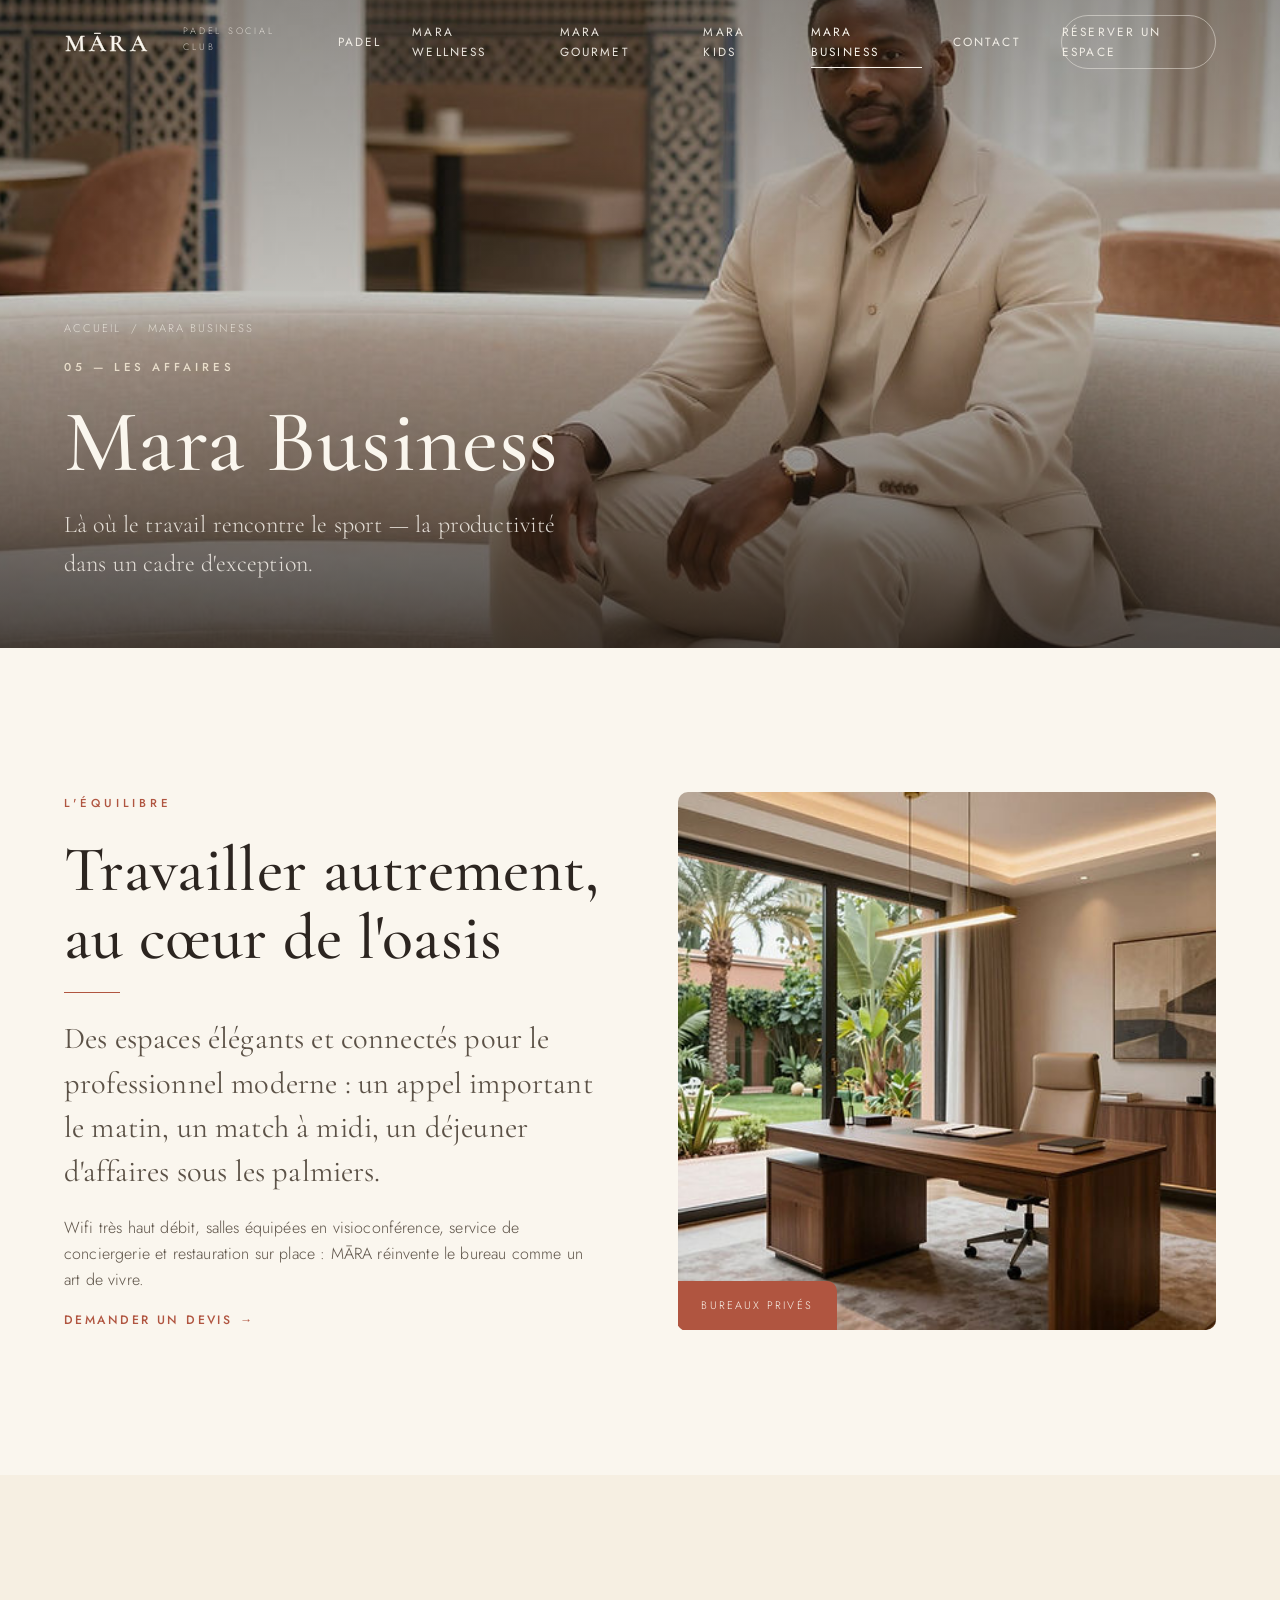
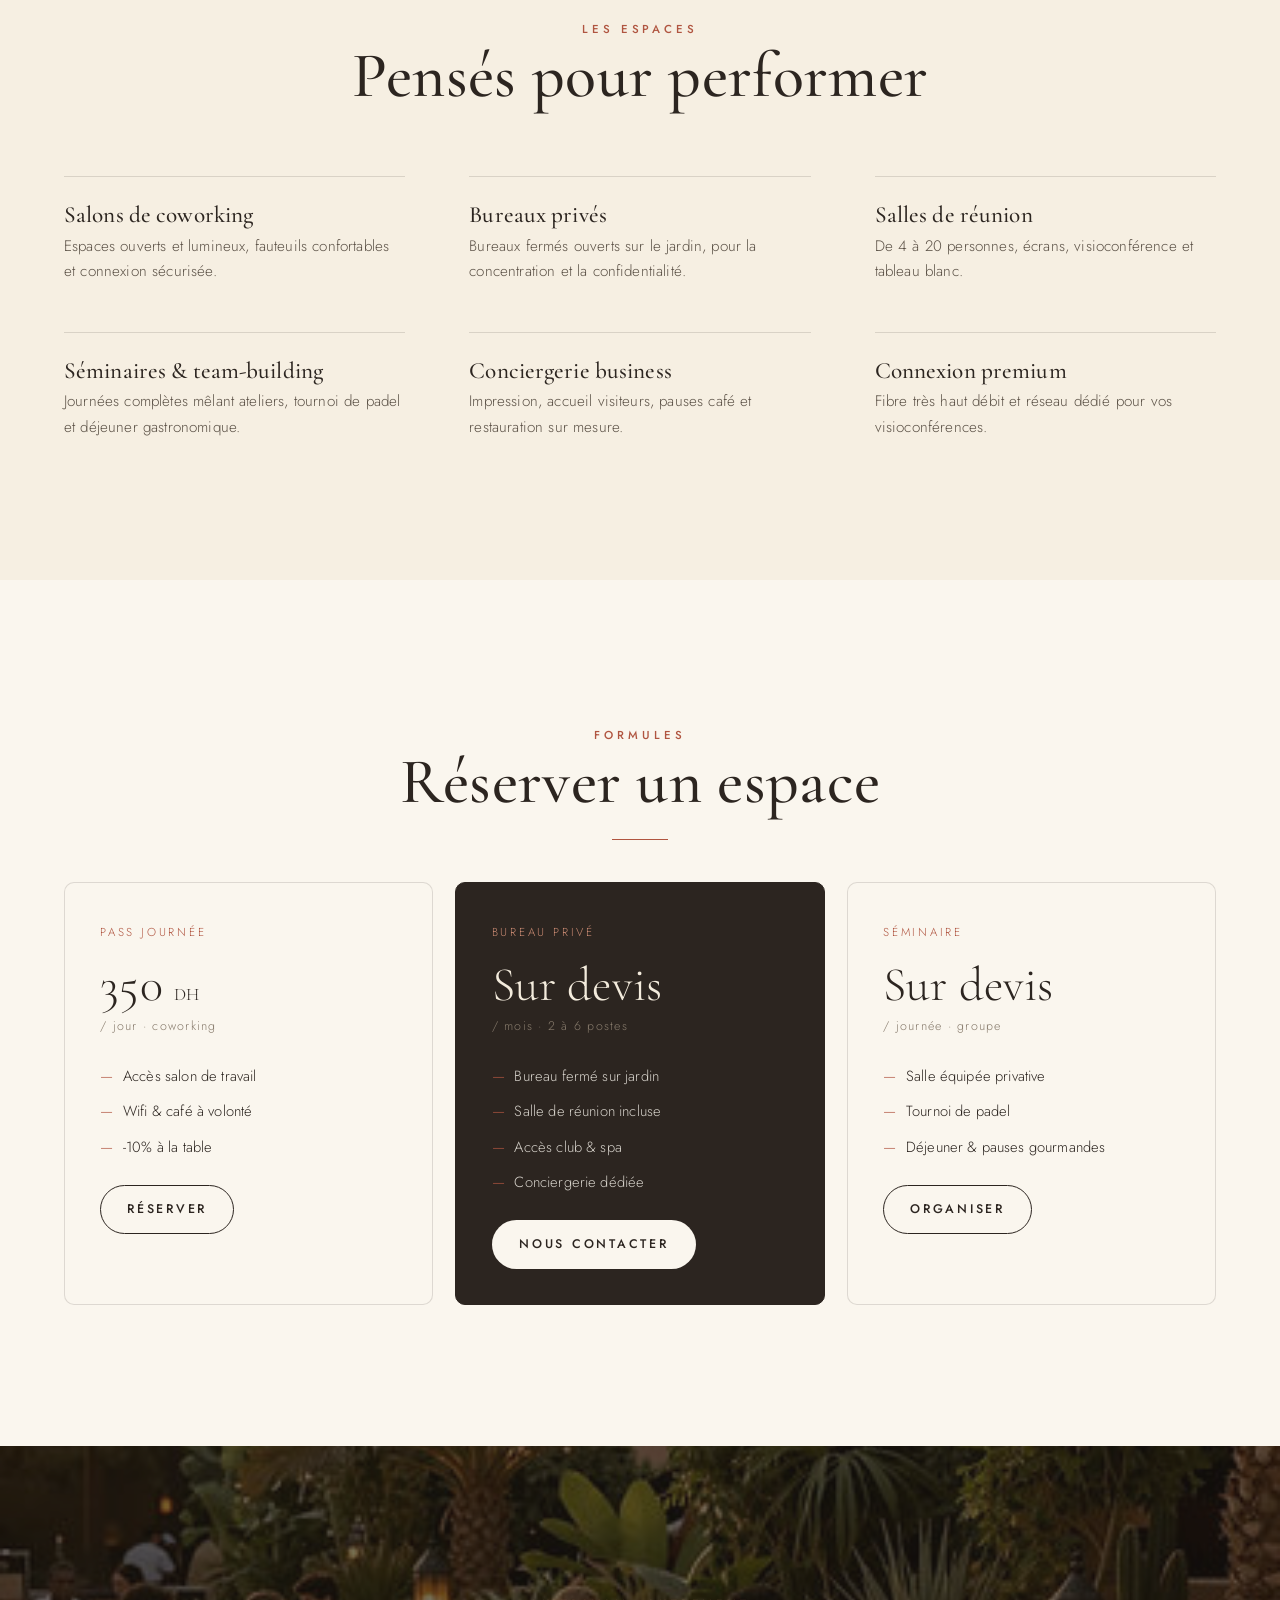
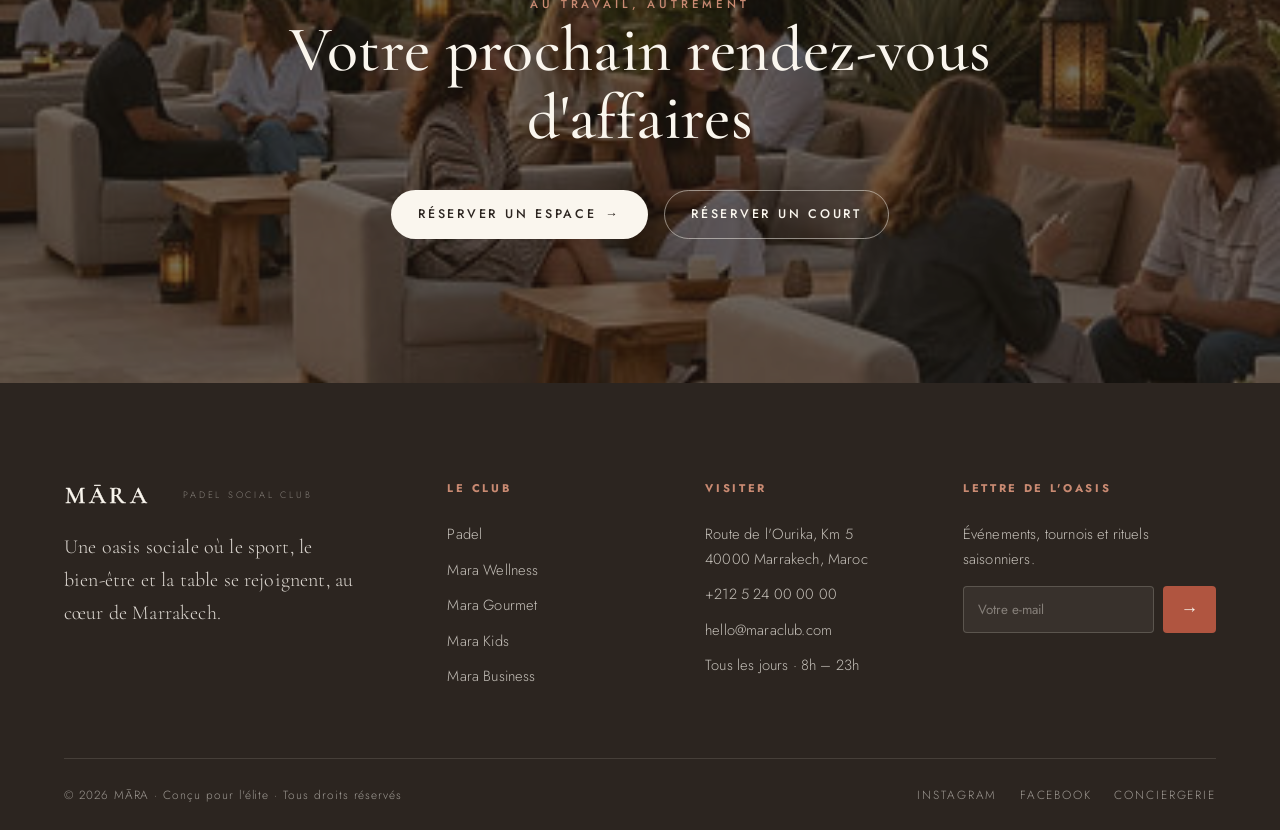
==== site/business.html @ 694688c3 "Initial commit — MARA Padel Social Club website Site vitrine statique (HTML/CSS/JS) pour le club de " ====
<!DOCTYPE html>
<html lang="fr">
<head>
  <meta charset="UTF-8" />
  <meta name="viewport" content="width=device-width, initial-scale=1.0" />
  <title>Mara Business — Espaces de travail & événements · Marrakech</title>
  <meta name="description" content="Mara Business : salons, bureaux privés et salles de réunion élégants, alliant travail et sport dans une oasis à Marrakech." />
  <link rel="icon" href="assets/images/logo.png" />
  <link rel="preconnect" href="https://fonts.googleapis.com" />
  <link rel="preconnect" href="https://fonts.gstatic.com" crossorigin />
  <script>document.documentElement.classList.add('js');</script>
  <link rel="stylesheet" href="assets/css/style.css" />
</head>
<body>

  <header class="site-header interior">
    <div class="container">
      <a class="brand" href="index.html" aria-label="MĀRA — accueil"><svg class="brand-logo animate" viewBox="0 0 180 50" role="img" aria-label="M&#256;RA"><text x="2" y="40">M&#256;RA</text></svg><span class="brand-sub">Padel Social Club</span></a>
      <nav class="nav" aria-label="Navigation principale">
        <a href="padel.html">Padel</a>
        <a href="wellness.html">Mara Wellness</a>
        <a href="gourmet.html">Mara Gourmet</a>
        <a href="kids.html">Mara Kids</a>
        <a href="business.html" aria-current="page">Mara Business</a>
        <a href="contact.html">Contact</a>
        <a href="contact.html" class="btn btn--light nav-cta">Réserver un espace</a>
      </nav>
      <button class="nav-toggle" aria-label="Ouvrir le menu" aria-expanded="false"><span></span><span></span><span></span></button>
    </div>
  </header>

  <section class="pagehero">
    <div class="pagehero__media"><img src="assets/images/business-lounge.jpg" alt="Salon affaires Mara Business" /></div>
    <div class="pagehero__inner">
      <div class="container">
        <nav class="crumbs"><a href="index.html">Accueil</a> <span>/</span> <span>Mara Business</span></nav>
        <span class="eyebrow">05 — Les affaires</span>
        <h1>Mara Business</h1>
        <p>Là où le travail rencontre le sport — la productivité dans un cadre d'exception.</p>
      </div>
    </div>
  </section>

  <section class="section">
    <div class="container">
      <div class="split">
        <div class="stack">
          <span class="eyebrow reveal">L'équilibre</span>
          <h2 class="section-title reveal" data-delay="1">Travailler autrement,<br>au cœur de l'oasis</h2>
          <hr class="rule reveal" data-delay="1" />
          <p class="lead reveal" data-delay="2">Des espaces élégants et connectés pour le professionnel moderne : un appel important le matin, un match à midi, un déjeuner d'affaires sous les palmiers.</p>
          <p class="reveal" data-delay="2">Wifi très haut débit, salles équipées en visioconférence, service de conciergerie et restauration sur place : MĀRA réinvente le bureau comme un art de vivre.</p>
          <a href="contact.html" class="tlink reveal" data-delay="3" style="margin-top:1rem">Demander un devis <span class="arrow">→</span></a>
        </div>
        <div class="split__media img-mask reveal" data-delay="2">
          <img src="assets/images/business-office.jpg" alt="Bureau privé ouvert sur le jardin" />
          <span class="frame-tag">Bureaux privés</span>
        </div>
      </div>
    </div>
  </section>

  <!-- OFFERS -->
  <section class="section bg-paper-warm">
    <div class="container">
      <div class="center" style="margin-bottom:2.6rem">
        <span class="eyebrow reveal">Les espaces</span>
        <h2 class="section-title reveal mx-auto" data-delay="1">Pensés pour performer</h2>
        <hr class="rule reveal" data-delay="1" />
      </div>
      <div class="amenities">
        <div class="amenity reveal"><h4>Salons de coworking</h4><p>Espaces ouverts et lumineux, fauteuils confortables et connexion sécurisée.</p></div>
        <div class="amenity reveal" data-delay="1"><h4>Bureaux privés</h4><p>Bureaux fermés ouverts sur le jardin, pour la concentration et la confidentialité.</p></div>
        <div class="amenity reveal" data-delay="2"><h4>Salles de réunion</h4><p>De 4 à 20 personnes, écrans, visioconférence et tableau blanc.</p></div>
        <div class="amenity reveal"><h4>Séminaires & team-building</h4><p>Journées complètes mêlant ateliers, tournoi de padel et déjeuner gastronomique.</p></div>
        <div class="amenity reveal" data-delay="1"><h4>Conciergerie business</h4><p>Impression, accueil visiteurs, pauses café et restauration sur mesure.</p></div>
        <div class="amenity reveal" data-delay="2"><h4>Connexion premium</h4><p>Fibre très haut débit et réseau dédié pour vos visioconférences.</p></div>
      </div>
    </div>
  </section>

  <!-- PRICING -->
  <section class="section">
    <div class="container">
      <div class="center" style="margin-bottom:2.6rem">
        <span class="eyebrow reveal">Formules</span>
        <h2 class="section-title reveal mx-auto" data-delay="1">Réserver un espace</h2>
        <hr class="rule reveal" data-delay="1" />
      </div>
      <div class="cards">
        <div class="price-card reveal">
          <span class="tier">Pass journée</span>
          <div class="amt">350 <span style="font-size:1.1rem">DH</span></div>
          <span class="per">/ jour · coworking</span>
          <ul class="pc-feat"><li>Accès salon de travail</li><li>Wifi & café à volonté</li><li>-10% à la table</li></ul>
          <a href="contact.html" class="btn btn--ghost">Réserver</a>
        </div>
        <div class="price-card featured reveal" data-delay="1">
          <span class="tier">Bureau privé</span>
          <div class="amt">Sur devis</div>
          <span class="per">/ mois · 2 à 6 postes</span>
          <ul class="pc-feat"><li>Bureau fermé sur jardin</li><li>Salle de réunion incluse</li><li>Accès club & spa</li><li>Conciergerie dédiée</li></ul>
          <a href="contact.html" class="btn btn--solid-light">Nous contacter</a>
        </div>
        <div class="price-card reveal" data-delay="2">
          <span class="tier">Séminaire</span>
          <div class="amt">Sur devis</div>
          <span class="per">/ journée · groupe</span>
          <ul class="pc-feat"><li>Salle équipée privative</li><li>Tournoi de padel</li><li>Déjeuner & pauses gourmandes</li></ul>
          <a href="contact.html" class="btn btn--ghost">Organiser</a>
        </div>
      </div>
    </div>
  </section>

  <!-- CTA -->
  <section class="cta-band">
    <div class="cta-band__media"><img src="assets/images/social-lounge-sunset.jpg" alt="Salon social MĀRA" /></div>
    <div class="cta-band__inner container">
      <span class="eyebrow on-dark reveal">Au travail, autrement</span>
      <h2 class="section-title reveal mx-auto maxw-md" data-delay="1">Votre prochain rendez-vous d'affaires</h2>
      <div class="hero__actions reveal" data-delay="2" style="justify-content:center">
        <a href="contact.html" class="btn btn--solid-light">Réserver un espace <span class="arrow">→</span></a>
        <a href="padel.html" class="btn btn--light">Réserver un court</a>
      </div>
    </div>
  </section>

  <footer class="site-footer">
    <div class="container">
      <div class="footer-grid">
        <div><a class="brand" href="index.html"><svg class="brand-logo animate" viewBox="0 0 180 50" role="img" aria-label="M&#256;RA"><text x="2" y="40">M&#256;RA</text></svg><span class="brand-sub">Padel Social Club</span></a><p class="footer-tag">Une oasis sociale où le sport, le bien-être et la table se rejoignent, au cœur de Marrakech.</p></div>
        <div class="footer-col"><h5>Le club</h5><a href="padel.html">Padel</a><a href="wellness.html">Mara Wellness</a><a href="gourmet.html">Mara Gourmet</a><a href="kids.html">Mara Kids</a><a href="business.html">Mara Business</a></div>
        <div class="footer-col"><h5>Visiter</h5><p>Route de l'Ourika, Km 5<br>40000 Marrakech, Maroc</p><a href="tel:+212524000000">+212 5 24 00 00 00</a><a href="mailto:hello@maraclub.com">hello@maraclub.com</a><p>Tous les jours · 8h – 23h</p></div>
        <div class="footer-col"><h5>Lettre de l'oasis</h5><p>Événements, tournois et rituels saisonniers.</p><form class="news" data-demo><input type="email" placeholder="Votre e-mail" required aria-label="E-mail" /><button type="submit" aria-label="S'inscrire">→</button></form></div>
      </div>
      <div class="footer-bottom"><span>© <span data-year>2026</span> MĀRA · Conçu pour l'élite · Tous droits réservés</span><div class="socials"><a href="#">Instagram</a><a href="#">Facebook</a><a href="contact.html">Conciergerie</a></div></div>
    </div>
  </footer>

  <script src="assets/js/main.js"></script>
</body>
</html>
---- site/assets/css/style.css ----
/* =========================================================
   MĀRA — Social Padel Club, Marrakech
   Design system & global styles
   ========================================================= */

/* ----- Fonts ----- */
@import url('https://fonts.googleapis.com/css2?family=Cormorant+Garamond:ital,wght@0,400;0,500;0,600;1,400&family=Jost:wght@300;400;500;600&display=swap');

/* ----- Design tokens ----- */
:root {
  /* Palette */
  --clay:        #b05540;   /* brand terracotta */
  --clay-deep:   #8f4332;
  --clay-soft:   #c98a72;
  --sand:        #e9decb;
  --sand-light:  #f3ebdc;
  --paper:       #faf6ee;
  --paper-warm:  #f6efe2;
  --stone:       #cbb9a0;
  --olive:       #7c7a52;
  --olive-soft:  #9b9974;
  --ink:         #2c2520;
  --ink-soft:    #5c5247;
  --muted:       #877b6c;
  --line:        rgba(44, 37, 32, 0.14);
  --white:       #ffffff;

  /* Typography */
  --serif: 'Cormorant Garamond', Georgia, 'Times New Roman', serif;
  --sans:  'Jost', -apple-system, BlinkMacSystemFont, 'Segoe UI', sans-serif;

  /* Layout */
  --maxw: 1280px;
  --gutter: clamp(1.25rem, 5vw, 5rem);
  --radius: 4px;
  --radius-lg: 10px;

  /* Motion */
  --ease: cubic-bezier(0.22, 1, 0.36, 1);
  --slow: 0.9s;

  /* Header */
  --nav-h: 84px;
}

/* ----- Reset ----- */
*, *::before, *::after { box-sizing: border-box; margin: 0; padding: 0; }

html { scroll-behavior: smooth; -webkit-text-size-adjust: 100%; }

body {
  font-family: var(--sans);
  font-weight: 300;
  color: var(--ink);
  background: var(--paper);
  line-height: 1.65;
  letter-spacing: 0.01em;
  overflow-x: hidden;
  -webkit-font-smoothing: antialiased;
}

img { max-width: 100%; display: block; }
a { color: inherit; text-decoration: none; }
button { font-family: inherit; cursor: pointer; border: none; background: none; color: inherit; }
ul { list-style: none; }

/* ----- Typographic scale ----- */
h1, h2, h3, h4 { font-family: var(--serif); font-weight: 500; line-height: 1.06; letter-spacing: 0.005em; }
.display {
  font-size: clamp(3rem, 9vw, 7.5rem);
  font-weight: 500;
  line-height: 0.98;
}
h2.section-title { font-size: clamp(2.2rem, 5vw, 4rem); }
h3 { font-size: clamp(1.5rem, 2.6vw, 2.2rem); }

.eyebrow {
  font-family: var(--sans);
  font-weight: 500;
  font-size: 0.72rem;
  letter-spacing: 0.34em;
  text-transform: uppercase;
  color: var(--clay);
}
.eyebrow.on-dark { color: var(--clay-soft); }

.lead {
  font-family: var(--serif);
  font-size: clamp(1.3rem, 2.4vw, 1.9rem);
  font-weight: 400;
  line-height: 1.45;
  color: var(--ink-soft);
}

p { color: var(--ink-soft); }
.muted { color: var(--muted); }

/* ----- Layout helpers ----- */
.container { width: 100%; max-width: var(--maxw); margin-inline: auto; padding-inline: var(--gutter); }
.section { padding-block: clamp(5rem, 11vw, 9.5rem); }
.section--tight { padding-block: clamp(3.5rem, 7vw, 6rem); }
.bg-paper-warm { background: var(--paper-warm); }
.bg-sand { background: var(--sand-light); }
.bg-ink { background: var(--ink); color: var(--sand-light); }
.bg-clay { background: var(--clay); color: var(--paper); }
.center { text-align: center; }
.mx-auto { margin-inline: auto; }
.maxw-prose { max-width: 60ch; }
.maxw-md { max-width: 720px; }

.rule { width: 56px; height: 1px; background: var(--clay); border: 0; margin: 1.5rem 0; }
.center .rule { margin-inline: auto; }

/* ----- Buttons ----- */
.btn {
  display: inline-flex;
  align-items: center;
  gap: 0.7em;
  font-family: var(--sans);
  font-weight: 500;
  font-size: 0.78rem;
  letter-spacing: 0.22em;
  text-transform: uppercase;
  padding: 1.05em 2.1em;
  border-radius: 999px;
  transition: background var(--slow) var(--ease), color var(--slow) var(--ease),
              transform 0.5s var(--ease), border-color 0.5s var(--ease), box-shadow 0.5s var(--ease);
  border: 1px solid transparent;
  background-size: 200% 100%;
  position: relative;
  will-change: transform;
}
.btn:hover { transform: translateY(-2px); }
.btn--primary { background: var(--clay); color: var(--paper); }
.btn--primary:hover { background: var(--clay-deep); box-shadow: 0 16px 30px -16px rgba(143, 67, 50, 0.7); }
.btn--ghost { border-color: var(--ink); color: var(--ink); }
.btn--ghost:hover { background: var(--ink); color: var(--paper); }
.btn--light { border-color: rgba(250, 246, 238, 0.5); color: var(--paper); }
.btn--light:hover { background: var(--paper); color: var(--ink); border-color: var(--paper); }
.btn--solid-light { background: var(--paper); color: var(--ink); }
.btn--solid-light:hover { background: var(--sand); }
.btn .arrow { transition: transform 0.5s var(--ease); }
.btn:hover .arrow { transform: translateX(4px); }

/* text link */
.tlink {
  display: inline-flex; align-items: center; gap: 0.6em;
  font-size: 0.76rem; font-weight: 500; letter-spacing: 0.2em; text-transform: uppercase;
  padding-bottom: 4px; position: relative; color: var(--clay);
}
.tlink::after {
  content: ""; position: absolute; left: 0; bottom: 0; height: 1px; width: 100%;
  background: currentColor; transform: scaleX(0); transform-origin: right; transition: transform 0.5s var(--ease);
}
.tlink:hover::after { transform: scaleX(1); transform-origin: left; }
.tlink .arrow { transition: transform 0.4s var(--ease); }
.tlink:hover .arrow { transform: translateX(4px); }

/* =========================================================
   Header / Navigation
   ========================================================= */
.site-header {
  position: fixed; inset: 0 0 auto 0; z-index: 100;
  height: var(--nav-h);
  display: flex; align-items: center;
  transition: background 0.5s var(--ease), height 0.5s var(--ease), box-shadow 0.5s var(--ease);
}
.site-header .container { display: flex; align-items: center; justify-content: space-between; gap: 2rem; }

.brand { display: flex; align-items: center; gap: 0.7rem; z-index: 2; color: var(--paper); transition: color 0.5s var(--ease); }

/* Animated SVG wordmark */
.brand-logo { height: 30px; width: auto; overflow: visible; display: block; }
.brand-logo text {
  font-family: var(--serif); font-weight: 600; font-size: 40px; letter-spacing: 6px;
  fill: currentColor; stroke: currentColor; stroke-width: 0.6px;
  paint-order: stroke fill; stroke-linejoin: round; stroke-linecap: round;
}
/* draw-on animation */
.brand-logo.animate text {
  fill-opacity: 0;
  stroke-dasharray: 440;
  stroke-dashoffset: 440;
  animation: logo-draw 1.7s var(--ease) forwards, logo-fill 0.9s ease 1.05s forwards;
}
@keyframes logo-draw { to { stroke-dashoffset: 0; } }
@keyframes logo-fill { to { fill-opacity: 1; } }

.brand-sub {
  font-size: 0.58rem; letter-spacing: 0.3em; text-transform: uppercase;
  color: currentColor; opacity: 0.72; transition: color 0.5s var(--ease);
  align-self: flex-end; padding-bottom: 0.4rem;
}

.nav { display: flex; align-items: center; gap: clamp(1.2rem, 2.4vw, 2.6rem); }
.nav a {
  font-size: 0.74rem; font-weight: 400; letter-spacing: 0.18em; text-transform: uppercase;
  color: var(--paper); position: relative; padding: 0.4rem 0; transition: color 0.5s var(--ease), opacity 0.4s;
  opacity: 0.92;
}
.nav a::after {
  content: ""; position: absolute; left: 0; bottom: 0; height: 1px; width: 100%;
  background: currentColor; transform: scaleX(0); transform-origin: right; transition: transform 0.45s var(--ease);
}
.nav a:hover::after, .nav a[aria-current="page"]::after { transform: scaleX(1); transform-origin: left; }
.nav a[aria-current="page"] { opacity: 1; }

.nav-cta { margin-left: 0.6rem; }

/* scrolled / solid header */
.site-header.is-solid {
  background: rgba(250, 246, 238, 0.92);
  backdrop-filter: blur(14px) saturate(140%);
  box-shadow: 0 1px 0 var(--line);
  height: 70px;
}
.site-header.is-solid .brand,
.site-header.is-solid .nav a { color: var(--ink); }
.site-header.is-solid .brand-logo { height: 26px; transition: height 0.5s var(--ease); }
.site-header.is-solid .nav-cta.btn--light { border-color: var(--ink); color: var(--ink); }
.site-header.is-solid .nav-cta.btn--light:hover { background: var(--clay); color: var(--paper); border-color: var(--clay); }

/* solid header variant for interior pages (light hero) */
.site-header.force-solid { background: rgba(250,246,238,0.92); backdrop-filter: blur(14px); }

/* Mobile nav toggle */
.nav-toggle { display: none; width: 30px; height: 22px; position: relative; z-index: 110; }
.nav-toggle span { position: absolute; left: 0; height: 1.5px; width: 100%; background: var(--paper); transition: transform 0.45s var(--ease), opacity 0.3s, background 0.4s; }
.nav-toggle span:nth-child(1) { top: 2px; }
.nav-toggle span:nth-child(2) { top: 50%; transform: translateY(-50%); }
.nav-toggle span:nth-child(3) { bottom: 2px; }
.is-solid .nav-toggle span { background: var(--ink); }
body.menu-open .nav-toggle span { background: var(--ink); }
body.menu-open .nav-toggle span:nth-child(1) { top: 50%; transform: translateY(-50%) rotate(45deg); }
body.menu-open .nav-toggle span:nth-child(2) { opacity: 0; }
body.menu-open .nav-toggle span:nth-child(3) { bottom: auto; top: 50%; transform: translateY(-50%) rotate(-45deg); }

/* =========================================================
   Hero
   ========================================================= */
.hero { position: relative; min-height: 100svh; display: flex; align-items: flex-end; overflow: hidden; }
.hero__media { position: absolute; inset: 0; z-index: 0; }
.hero__media img { width: 100%; height: 100%; object-fit: cover; transform: scale(1.08); }
.hero__media::after {
  content: ""; position: absolute; inset: 0;
  background:
    linear-gradient(to top, rgba(28,22,18,0.78) 0%, rgba(28,22,18,0.18) 38%, rgba(28,22,18,0.32) 100%);
}
.hero__inner { position: relative; z-index: 2; width: 100%; padding-bottom: clamp(3rem, 7vw, 6rem); }
.hero__inner .container { max-width: var(--maxw); }
.hero .eyebrow { color: var(--sand); margin-bottom: 1.4rem; display: inline-block; }
.hero .display { color: var(--paper); max-width: 16ch; }
.hero__sub { color: rgba(250,246,238,0.86); font-family: var(--serif); font-size: clamp(1.15rem, 2vw, 1.6rem); max-width: 46ch; margin-top: 1.6rem; }
.hero__actions { display: flex; flex-wrap: wrap; gap: 1rem; margin-top: 2.4rem; }

.scroll-cue {
  position: absolute; left: 50%; bottom: 1.6rem; transform: translateX(-50%); z-index: 3;
  display: flex; flex-direction: column; align-items: center; gap: 0.6rem;
  color: var(--sand); font-size: 0.6rem; letter-spacing: 0.3em; text-transform: uppercase;
}
.scroll-cue .line { width: 1px; height: 46px; background: linear-gradient(var(--sand), transparent); animation: cue 2.4s var(--ease) infinite; }
@keyframes cue { 0% { transform: scaleY(0); transform-origin: top; } 45% { transform: scaleY(1); transform-origin: top; } 55% { transform: scaleY(1); transform-origin: bottom; } 100% { transform: scaleY(0); transform-origin: bottom; } }

/* Page hero (interior) */
.pagehero { position: relative; min-height: 72svh; display: flex; align-items: flex-end; overflow: hidden; }
.pagehero__media { position: absolute; inset: 0; }
.pagehero__media img { width: 100%; height: 100%; object-fit: cover; transform: scale(1.06); }
.pagehero__media::after { content: ""; position: absolute; inset: 0; background: linear-gradient(to top, rgba(28,22,18,0.74), rgba(28,22,18,0.12) 55%, rgba(28,22,18,0.4)); }
.pagehero__inner { position: relative; z-index: 2; width: 100%; padding-bottom: clamp(2.5rem, 5vw, 4.5rem); }
.pagehero .eyebrow { color: var(--sand); }
.pagehero h1 { color: var(--paper); font-size: clamp(2.6rem, 7vw, 5.5rem); margin-top: 1rem; }
.pagehero p { color: rgba(250,246,238,0.85); font-family: var(--serif); font-size: clamp(1.1rem, 2vw, 1.5rem); max-width: 48ch; margin-top: 1rem; }

/* breadcrumb */
.crumbs { display: flex; gap: 0.6rem; font-size: 0.7rem; letter-spacing: 0.18em; text-transform: uppercase; color: rgba(250,246,238,0.7); margin-bottom: 1rem; }
.crumbs a:hover { color: var(--paper); }

/* =========================================================
   Reveal animations
   ========================================================= */
.reveal { opacity: 1; transform: none; } /* visible by default (no-JS / progressive enhancement) */
.js .reveal { opacity: 0; transform: translateY(34px); transition: opacity 1s var(--ease), transform 1s var(--ease); }
.js .reveal.in { opacity: 1; transform: none; }
.reveal[data-delay="1"] { transition-delay: 0.1s; }
.reveal[data-delay="2"] { transition-delay: 0.2s; }
.reveal[data-delay="3"] { transition-delay: 0.3s; }
.reveal[data-delay="4"] { transition-delay: 0.4s; }
.img-mask { overflow: hidden; }
.img-mask img { transition: transform 1.4s var(--ease); }
.img-mask.in img, .img-mask:hover img { transform: scale(1); }

@media (prefers-reduced-motion: reduce) {
  .reveal { opacity: 1 !important; transform: none !important; }
  *, *::before, *::after { animation-duration: 0.001s !important; transition-duration: 0.05s !important; }
  html { scroll-behavior: auto; }
}

/* =========================================================
   Intro / split sections
   ========================================================= */
.split { display: grid; grid-template-columns: 1fr 1fr; gap: clamp(2.5rem, 6vw, 6rem); align-items: center; }
.split--reverse .split__media { order: 2; }
.split__media { position: relative; }
.split__media img { width: 100%; height: 100%; object-fit: cover; border-radius: var(--radius-lg); }
.split__media .frame-tag {
  position: absolute; bottom: -1px; left: -1px; background: var(--clay); color: var(--paper);
  padding: 1rem 1.5rem; font-size: 0.68rem; letter-spacing: 0.2em; text-transform: uppercase; border-radius: 0 var(--radius-lg) 0 var(--radius-lg);
}
.stack > * + * { margin-top: 1.3rem; }
.figures { display: flex; gap: clamp(1.5rem, 4vw, 3.5rem); margin-top: 2.2rem; flex-wrap: wrap; }
.figure .num { font-family: var(--serif); font-size: clamp(2.4rem, 4vw, 3.4rem); color: var(--clay); line-height: 1; }
.figure .lbl { font-size: 0.72rem; letter-spacing: 0.18em; text-transform: uppercase; color: var(--muted); margin-top: 0.4rem; }

/* =========================================================
   Offerings grid (universe cards)
   ========================================================= */
.universe { display: grid; grid-template-columns: repeat(12, 1fr); gap: 1.1rem; }
.u-card {
  position: relative; overflow: hidden; border-radius: var(--radius-lg);
  min-height: 340px; display: flex; align-items: flex-end; color: var(--paper);
  text-decoration: none; isolation: isolate;
}
.u-card img { position: absolute; inset: 0; width: 100%; height: 100%; object-fit: cover; z-index: -2; transition: transform 1.3s var(--ease); }
.u-card::after { content: ""; position: absolute; inset: 0; z-index: -1; background: linear-gradient(to top, rgba(28,22,18,0.82), rgba(28,22,18,0.05) 70%); transition: background 0.6s var(--ease); }
.u-card:hover img { transform: scale(1.07); }
.u-card:hover::after { background: linear-gradient(to top, rgba(143,67,50,0.85), rgba(28,22,18,0.1) 75%); }
.u-card__body { padding: clamp(1.4rem, 2.5vw, 2.2rem); position: relative; z-index: 1; width: 100%; }
.u-card__index { font-size: 0.68rem; letter-spacing: 0.24em; opacity: 0.8; }
.u-card h3 { font-size: clamp(1.7rem, 2.4vw, 2.3rem); margin: 0.5rem 0 0.4rem; }
.u-card p { color: rgba(250,246,238,0.85); font-size: 0.92rem; max-width: 36ch; max-height: 0; opacity: 0; overflow: hidden; transition: max-height 0.6s var(--ease), opacity 0.5s var(--ease), margin 0.5s; }
.u-card:hover p { max-height: 120px; opacity: 1; margin-top: 0.3rem; }
.u-card .more { display: inline-flex; align-items: center; gap: 0.5em; font-size: 0.72rem; letter-spacing: 0.2em; text-transform: uppercase; margin-top: 1rem; }
.u-card .more .arrow { transition: transform 0.5s var(--ease); }
.u-card:hover .more .arrow { transform: translateX(5px); }

/* spans */
.span-7 { grid-column: span 7; }
.span-5 { grid-column: span 5; }
.span-4 { grid-column: span 4; }
.span-6 { grid-column: span 6; }
.span-8 { grid-column: span 8; }
.span-12 { grid-column: span 12; }
.tall { min-height: 460px; }

/* =========================================================
   Feature list / amenities
   ========================================================= */
.amenities { display: grid; grid-template-columns: repeat(3, 1fr); gap: clamp(1.5rem, 4vw, 3rem) clamp(2rem,5vw,4rem); }
.amenity { padding-top: 1.6rem; border-top: 1px solid var(--line); }
.amenity .ico { width: 30px; height: 30px; color: var(--clay); margin-bottom: 1rem; }
.amenity h4 { font-size: 1.45rem; margin-bottom: 0.4rem; }
.amenity p { font-size: 0.95rem; }

/* =========================================================
   Gallery marquee
   ========================================================= */
.marquee { overflow: hidden; -webkit-mask-image: linear-gradient(90deg, transparent, #000 8%, #000 92%, transparent); mask-image: linear-gradient(90deg, transparent, #000 8%, #000 92%, transparent); }
.marquee__track { display: flex; gap: 1.1rem; width: max-content; animation: scrollx 48s linear infinite; }
.marquee:hover .marquee__track { animation-play-state: paused; }
.marquee__track img { height: clamp(220px, 30vw, 360px); width: auto; border-radius: var(--radius-lg); object-fit: cover; filter: saturate(1.02); }
@keyframes scrollx { to { transform: translateX(-50%); } }

/* =========================================================
   Dining strip / quote
   ========================================================= */
.quote { text-align: center; max-width: 24ch; margin-inline: auto; }
.quote p { font-family: var(--serif); font-size: clamp(1.8rem, 4.2vw, 3.4rem); line-height: 1.2; color: inherit; font-style: italic; }
.quote cite { display: block; margin-top: 1.6rem; font-style: normal; font-family: var(--sans); font-size: 0.72rem; letter-spacing: 0.24em; text-transform: uppercase; opacity: 0.7; }

/* =========================================================
   Menu list (gourmet)
   ========================================================= */
.menu-block { display: grid; gap: 2.4rem; }
.menu-cat h3 { color: var(--clay); margin-bottom: 0.4rem; }
.menu-cat .cat-note { font-size: 0.85rem; color: var(--muted); margin-bottom: 1.4rem; }
.menu-item { display: grid; grid-template-columns: 1fr auto; gap: 0.4rem 1rem; padding: 1rem 0; border-bottom: 1px dashed var(--line); align-items: baseline; }
.menu-item .name { font-family: var(--serif); font-size: 1.4rem; color: var(--ink); }
.menu-item .price { font-family: var(--serif); font-size: 1.3rem; color: var(--clay); white-space: nowrap; }
.menu-item .desc { grid-column: 1 / -1; font-size: 0.88rem; color: var(--muted); }

/* =========================================================
   Booking widget
   ========================================================= */
.booking {
  background: var(--paper); border-radius: var(--radius-lg); padding: clamp(1.5rem, 3vw, 2.5rem);
  box-shadow: 0 40px 80px -50px rgba(44,37,32,0.55); border: 1px solid var(--line);
}
.booking__grid { display: grid; grid-template-columns: repeat(4, 1fr) auto; gap: 1rem; align-items: end; }
.field { display: flex; flex-direction: column; gap: 0.45rem; }
.field label { font-size: 0.66rem; letter-spacing: 0.2em; text-transform: uppercase; color: var(--muted); }
.field input, .field select {
  font-family: var(--sans); font-size: 0.95rem; color: var(--ink);
  padding: 0.85rem 0.9rem; border: 1px solid var(--line); border-radius: var(--radius); background: var(--paper-warm);
  transition: border-color 0.4s, box-shadow 0.4s;
}
.field input:focus, .field select:focus { outline: none; border-color: var(--clay); box-shadow: 0 0 0 3px rgba(176,85,64,0.12); }
.booking .btn { height: fit-content; justify-content: center; }

.slot-result { margin-top: 1.6rem; display: none; }
.slot-result.show { display: block; animation: fade 0.6s var(--ease); }
@keyframes fade { from { opacity: 0; transform: translateY(8px); } to { opacity: 1; transform: none; } }
.slots { display: flex; flex-wrap: wrap; gap: 0.6rem; margin-top: 0.9rem; }
.slot {
  padding: 0.6rem 1rem; border: 1px solid var(--line); border-radius: 999px; font-size: 0.82rem;
  letter-spacing: 0.04em; transition: all 0.35s var(--ease); background: var(--paper);
}
.slot:hover { border-color: var(--clay); color: var(--clay); transform: translateY(-2px); }
.slot.taken { opacity: 0.35; text-decoration: line-through; pointer-events: none; }
.slot.selected { background: var(--clay); color: var(--paper); border-color: var(--clay); }

/* pricing cards */
.cards { display: grid; grid-template-columns: repeat(3, 1fr); gap: 1.4rem; }
.price-card { background: var(--paper); border: 1px solid var(--line); border-radius: var(--radius-lg); padding: 2.2rem; transition: transform 0.6s var(--ease), box-shadow 0.6s var(--ease), border-color 0.6s; }
.price-card:hover { transform: translateY(-6px); box-shadow: 0 30px 60px -40px rgba(44,37,32,0.5); }
.price-card.featured { background: var(--ink); color: var(--sand-light); border-color: var(--ink); }
.price-card.featured p, .price-card.featured .pc-feat li { color: rgba(250,246,238,0.82); }
.price-card .tier { font-size: 0.72rem; letter-spacing: 0.24em; text-transform: uppercase; color: var(--clay); }
.price-card.featured .tier { color: var(--clay-soft); }
.price-card .amt { font-family: var(--serif); font-size: 3rem; line-height: 1; margin: 1rem 0 0.2rem; }
.price-card .per { font-size: 0.78rem; color: var(--muted); letter-spacing: 0.1em; }
.pc-feat { margin: 1.6rem 0; display: grid; gap: 0.7rem; }
.pc-feat li { display: flex; gap: 0.6rem; font-size: 0.92rem; }
.pc-feat li::before { content: "—"; color: var(--clay); }

/* =========================================================
   Contact
   ========================================================= */
.contact-grid { display: grid; grid-template-columns: 1fr 1fr; gap: clamp(2.5rem,6vw,5rem); }
.info-row { padding: 1.4rem 0; border-bottom: 1px solid var(--line); }
.info-row .k { font-size: 0.68rem; letter-spacing: 0.22em; text-transform: uppercase; color: var(--muted); margin-bottom: 0.35rem; }
.info-row .v { font-family: var(--serif); font-size: 1.35rem; color: var(--ink); }
.info-row .v a:hover { color: var(--clay); }
textarea {
  font-family: var(--sans); font-size: 0.95rem; color: var(--ink); resize: vertical; min-height: 130px;
  padding: 0.85rem 0.9rem; border: 1px solid var(--line); border-radius: var(--radius); background: var(--paper-warm);
}
textarea:focus { outline: none; border-color: var(--clay); box-shadow: 0 0 0 3px rgba(176,85,64,0.12); }
.form-grid { display: grid; grid-template-columns: 1fr 1fr; gap: 1.1rem; }
.form-grid .full { grid-column: 1 / -1; }
.form-note { font-size: 0.8rem; color: var(--muted); margin-top: 1rem; }
.map-embed { width: 100%; min-height: 320px; height: 100%; border: 0; border-radius: var(--radius-lg); filter: grayscale(0.3) sepia(0.12); }

/* =========================================================
   CTA band
   ========================================================= */
.cta-band { position: relative; overflow: hidden; }
.cta-band__media { position: absolute; inset: 0; }
.cta-band__media img { width: 100%; height: 100%; object-fit: cover; }
.cta-band__media::after { content: ""; position: absolute; inset: 0; background: rgba(28,22,18,0.6); }
.cta-band__inner { position: relative; z-index: 2; text-align: center; color: var(--paper); padding-block: clamp(5rem, 12vw, 9rem); }
.cta-band__inner h2 { color: var(--paper); }

/* =========================================================
   Footer
   ========================================================= */
.site-footer { background: var(--ink); color: rgba(250,246,238,0.78); padding-top: clamp(4rem,8vw,6rem); }
.footer-grid { display: grid; grid-template-columns: 1.6fr 1fr 1fr 1.2fr; gap: clamp(2rem,4vw,3rem); padding-bottom: 4rem; }
.site-footer .brand { color: var(--paper); }
.site-footer .brand-sub { color: rgba(250,246,238,0.6); }
.footer-tag { margin-top: 1.4rem; font-family: var(--serif); font-size: 1.25rem; color: rgba(250,246,238,0.85); max-width: 32ch; }
.footer-col h5 { font-size: 0.7rem; letter-spacing: 0.24em; text-transform: uppercase; color: var(--clay-soft); margin-bottom: 1.2rem; }
.footer-col a, .footer-col p { display: block; font-size: 0.92rem; color: rgba(250,246,238,0.74); padding: 0.35rem 0; transition: color 0.4s; }
.footer-col a:hover { color: var(--paper); }
.footer-bottom { border-top: 1px solid rgba(250,246,238,0.12); padding-block: 1.6rem; display: flex; justify-content: space-between; flex-wrap: wrap; gap: 1rem; font-size: 0.74rem; letter-spacing: 0.08em; color: rgba(250,246,238,0.55); }
.socials { display: flex; gap: 1.4rem; }
.socials a { font-size: 0.74rem; letter-spacing: 0.16em; text-transform: uppercase; }

/* small newsletter */
.news { display: flex; gap: 0.6rem; margin-top: 0.6rem; max-width: 320px; }
.news input { flex: 1; background: rgba(250,246,238,0.06); border: 1px solid rgba(250,246,238,0.18); color: var(--paper); padding: 0.8rem 0.9rem; border-radius: var(--radius); font-family: var(--sans); }
.news input::placeholder { color: rgba(250,246,238,0.4); }
.news input:focus { outline: none; border-color: var(--clay-soft); }
.news button { background: var(--clay); color: var(--paper); padding: 0 1.1rem; border-radius: var(--radius); font-size: 1.1rem; transition: background 0.4s; }
.news button:hover { background: var(--clay-deep); }

/* =========================================================
   Misc
   ========================================================= */
.tag-row { display: flex; flex-wrap: wrap; gap: 0.6rem; margin-top: 1.4rem; }
.tag { font-size: 0.7rem; letter-spacing: 0.14em; text-transform: uppercase; color: var(--ink-soft); border: 1px solid var(--line); border-radius: 999px; padding: 0.45rem 1rem; }

.two-col-text { columns: 2; column-gap: 3rem; }
.two-col-text p + p { margin-top: 1rem; }

.note-card { background: var(--paper); border-left: 3px solid var(--clay); padding: 1.6rem 1.8rem; border-radius: 0 var(--radius) var(--radius) 0; }

/* schedule table */
.hours { display: grid; gap: 0.2rem; }
.hours .row { display: flex; justify-content: space-between; padding: 0.7rem 0; border-bottom: 1px solid var(--line); font-size: 0.92rem; }
.hours .row span:first-child { color: var(--ink); }
.hours .row span:last-child { color: var(--muted); }

/* steps */
.steps { display: grid; grid-template-columns: repeat(3,1fr); gap: clamp(1.5rem,4vw,3rem); counter-reset: s; }
.step { counter-increment: s; }
.step::before { content: counter(s, decimal-leading-zero); font-family: var(--serif); font-size: 2.4rem; color: var(--clay); display: block; margin-bottom: 0.6rem; }
.step h4 { font-size: 1.3rem; margin-bottom: 0.4rem; }
.step p { font-size: 0.92rem; }

/* =========================================================
   Responsive
   ========================================================= */
@media (max-width: 960px) {
  :root { --nav-h: 70px; }
  .nav-toggle { display: block; }
  .nav {
    position: fixed; inset: 0; z-index: 105;
    flex-direction: column; justify-content: center; gap: 1.6rem;
    background: var(--paper); padding: 5rem var(--gutter) 3rem;
    transform: translateX(100%); transition: transform 0.6s var(--ease); opacity: 0;
  }
  body.menu-open .nav { transform: none; opacity: 1; }
  .nav a { color: var(--ink) !important; font-size: 1.5rem; font-family: var(--serif); letter-spacing: 0.02em; text-transform: none; opacity: 1; }
  .nav a::after { display: none; }
  .nav-cta { margin-left: 0; margin-top: 0.5rem; }
  body.menu-open { overflow: hidden; }

  .split { grid-template-columns: 1fr; }
  .split--reverse .split__media { order: 0; }
  .universe { grid-template-columns: repeat(6, 1fr); }
  .span-7, .span-5, .span-4, .span-6, .span-8 { grid-column: span 6; }
  .amenities { grid-template-columns: 1fr 1fr; }
  .cards { grid-template-columns: 1fr; }
  .contact-grid { grid-template-columns: 1fr; }
  .footer-grid { grid-template-columns: 1fr 1fr; }
  .booking__grid { grid-template-columns: 1fr 1fr; }
  .steps { grid-template-columns: 1fr; }
  .two-col-text { columns: 1; }
}
@media (max-width: 560px) {
  .universe { grid-template-columns: 1fr; }
  .span-7, .span-5, .span-4, .span-6, .span-8 { grid-column: span 1; }
  .amenities { grid-template-columns: 1fr; }
  .form-grid { grid-template-columns: 1fr; }
  .footer-grid { grid-template-columns: 1fr; }
  .booking__grid { grid-template-columns: 1fr; }
  .hero__actions { flex-direction: column; align-items: stretch; }
  .hero__actions .btn { justify-content: center; }
}
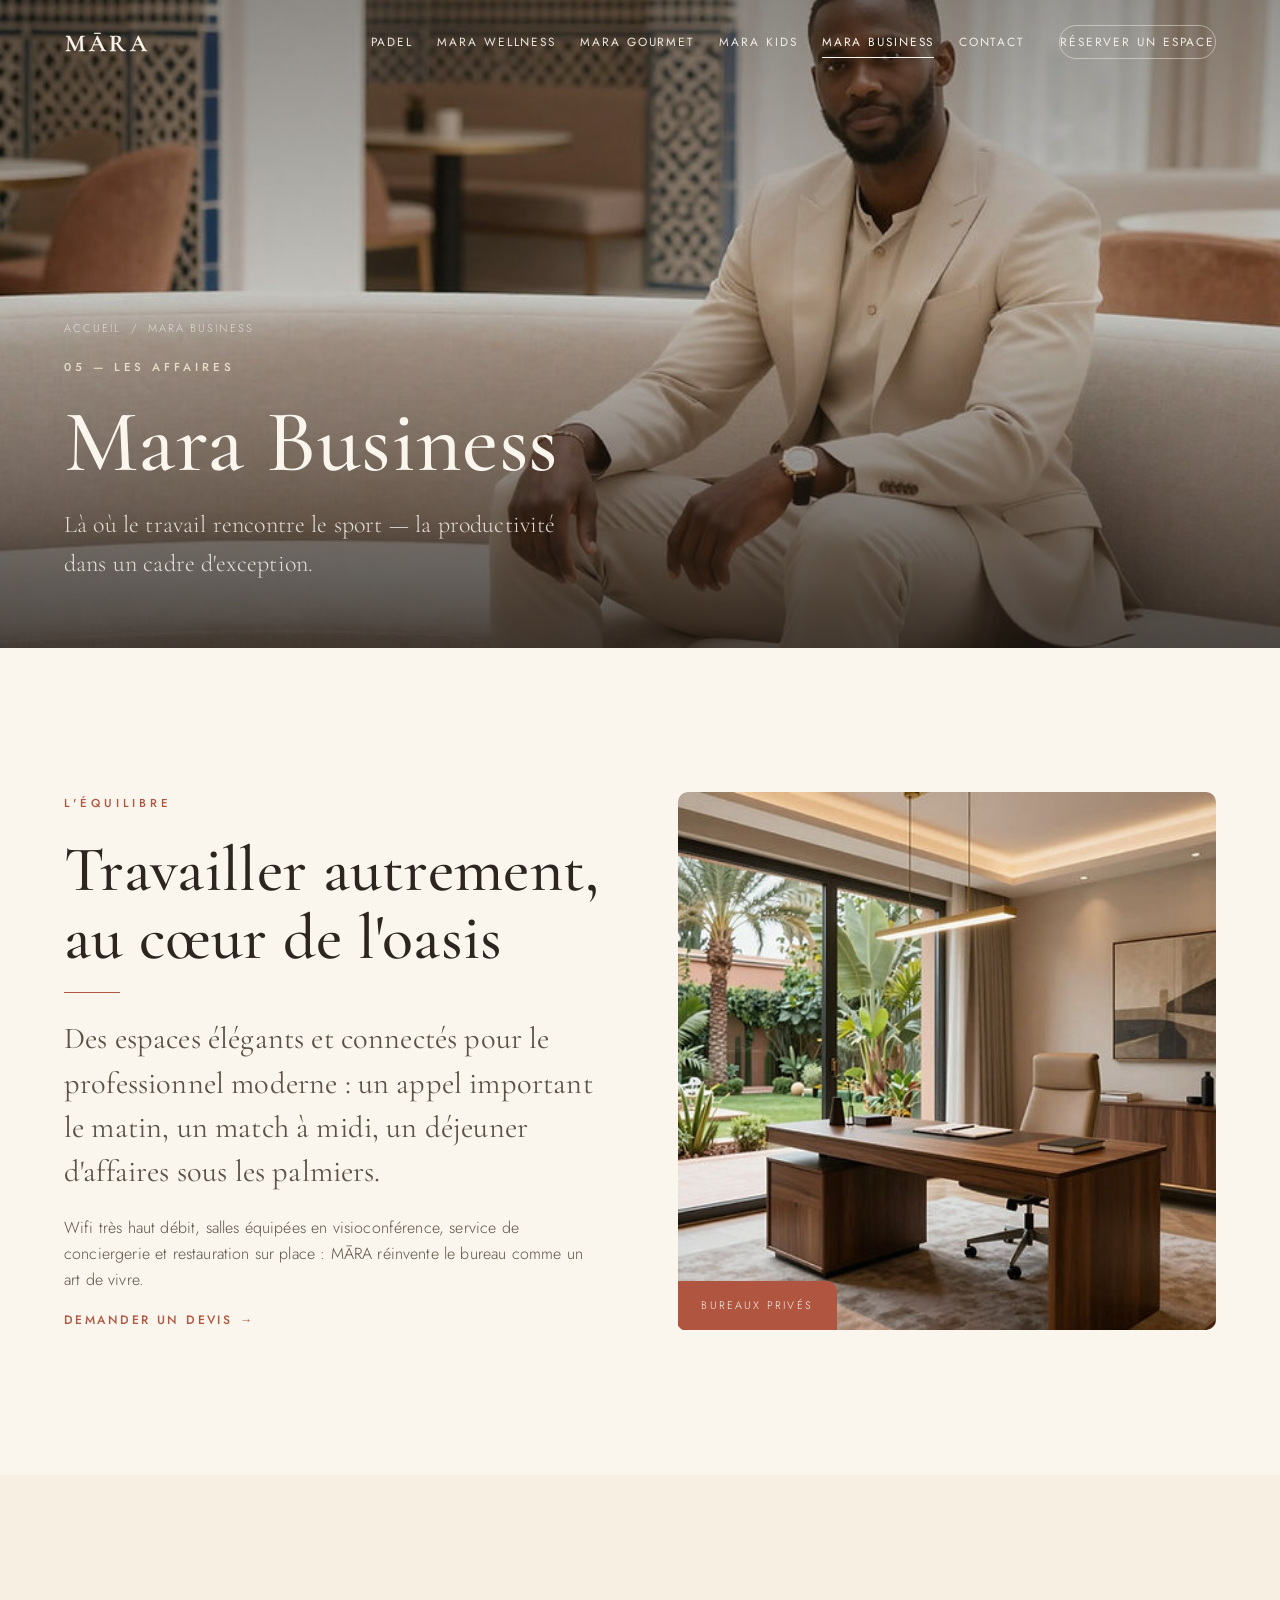
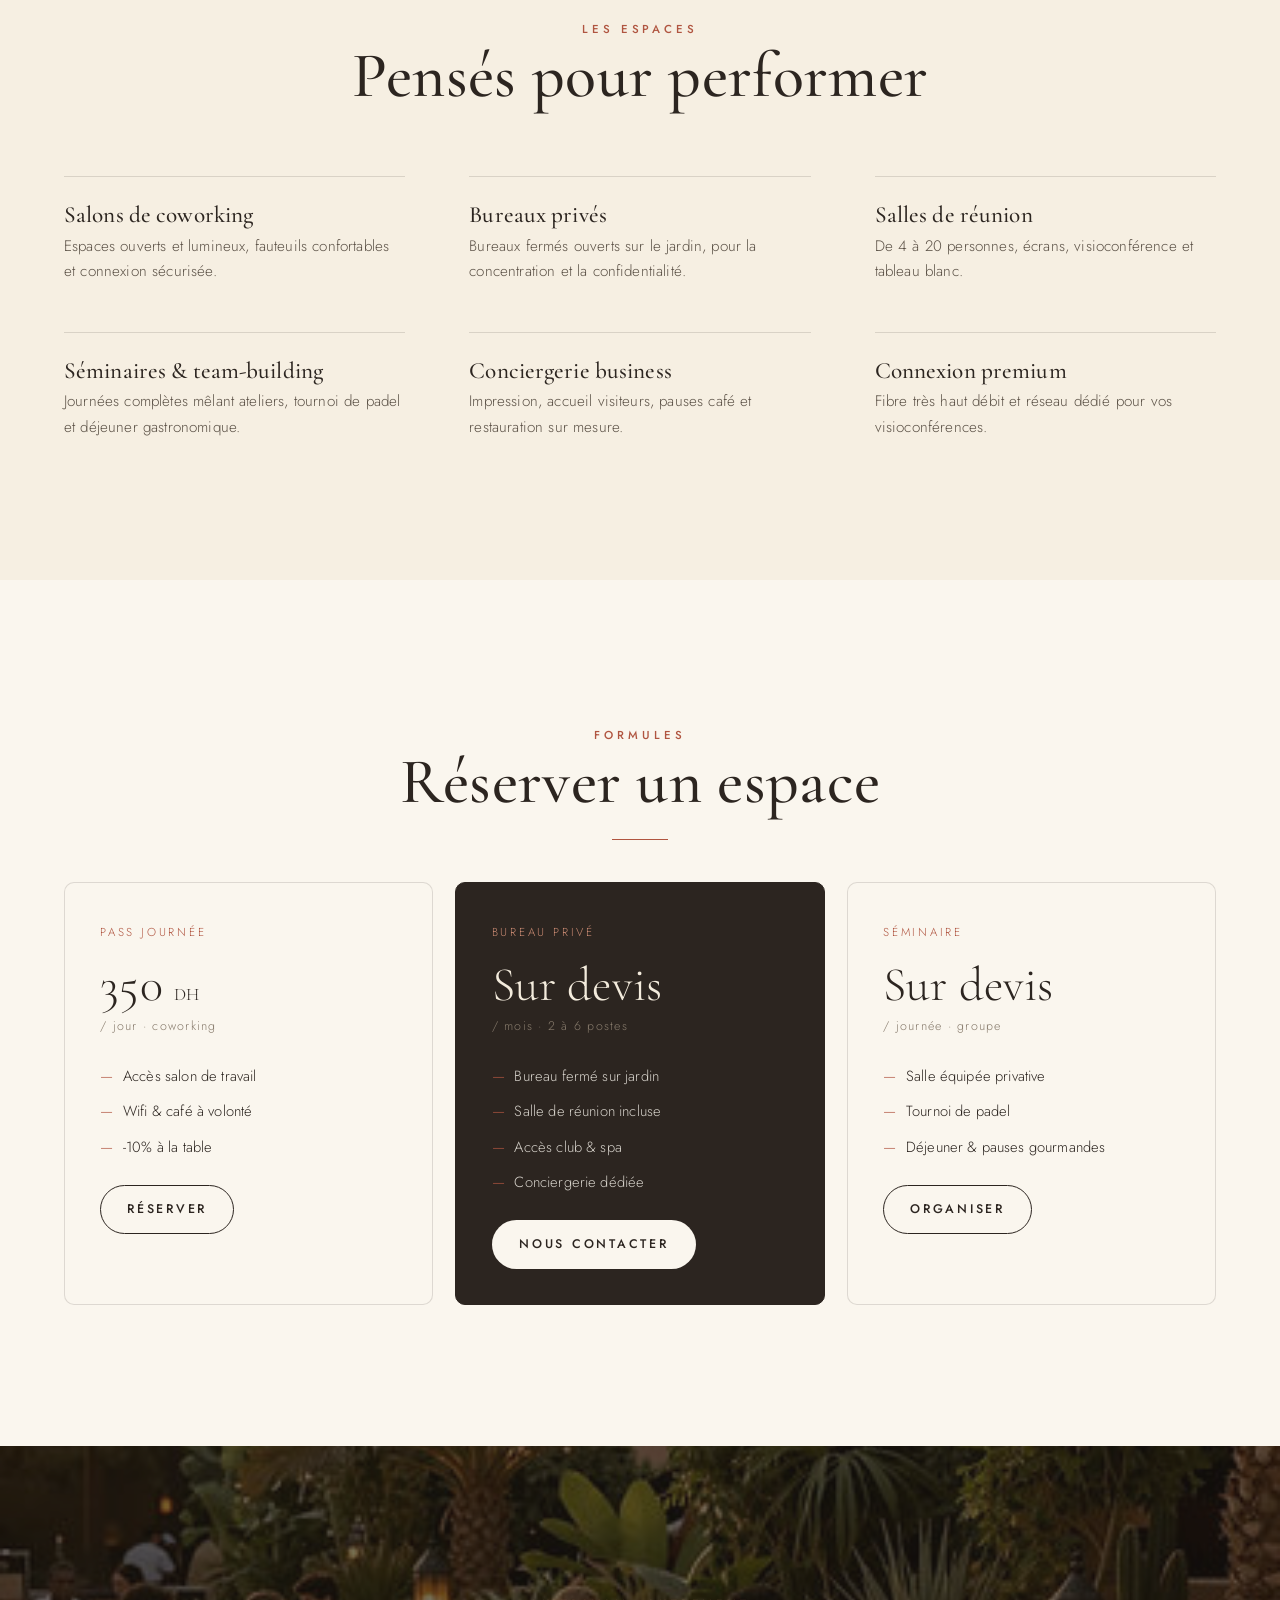
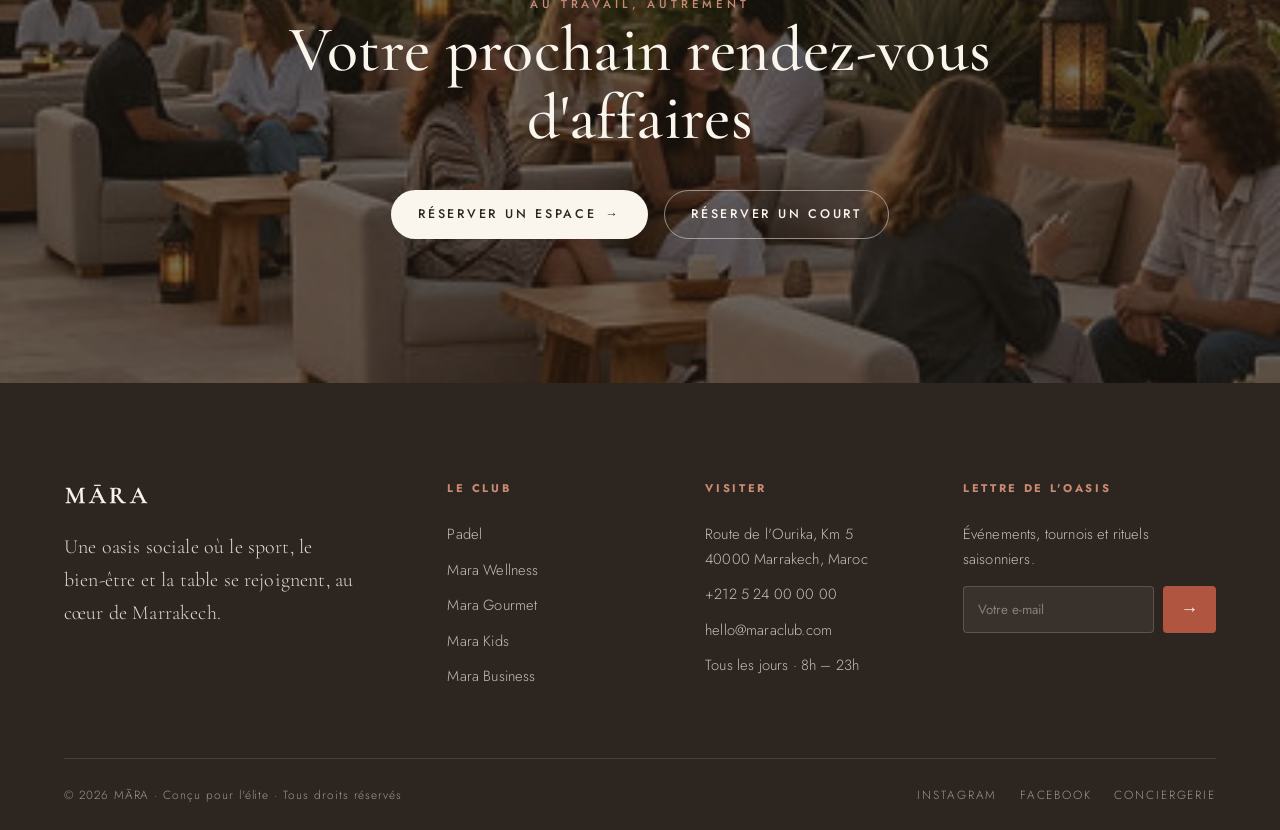
==== commit ac962ba3: "Fix mobile navbar, polish nav, and add Vercel config - Mobile nav: legibility scrim so the logo and " ====
--- a/site/business.html
+++ b/site/business.html
@@ -15,7 +15,7 @@
 
   <header class="site-header interior">
     <div class="container">
-      <a class="brand" href="index.html" aria-label="MĀRA — accueil"><svg class="brand-logo animate" viewBox="0 0 180 50" role="img" aria-label="M&#256;RA"><text x="2" y="40">M&#256;RA</text></svg><span class="brand-sub">Padel Social Club</span></a>
+      <a class="brand" href="index.html" aria-label="MĀRA — accueil"><svg class="brand-logo animate" viewBox="0 0 180 50" role="img" aria-label="M&#256;RA"><text x="2" y="40">M&#256;RA</text></svg></a>
       <nav class="nav" aria-label="Navigation principale">
         <a href="padel.html">Padel</a>
         <a href="wellness.html">Mara Wellness</a>
@@ -129,7 +129,7 @@
   <footer class="site-footer">
     <div class="container">
       <div class="footer-grid">
-        <div><a class="brand" href="index.html"><svg class="brand-logo animate" viewBox="0 0 180 50" role="img" aria-label="M&#256;RA"><text x="2" y="40">M&#256;RA</text></svg><span class="brand-sub">Padel Social Club</span></a><p class="footer-tag">Une oasis sociale où le sport, le bien-être et la table se rejoignent, au cœur de Marrakech.</p></div>
+        <div><a class="brand" href="index.html"><svg class="brand-logo animate" viewBox="0 0 180 50" role="img" aria-label="M&#256;RA"><text x="2" y="40">M&#256;RA</text></svg></a><p class="footer-tag">Une oasis sociale où le sport, le bien-être et la table se rejoignent, au cœur de Marrakech.</p></div>
         <div class="footer-col"><h5>Le club</h5><a href="padel.html">Padel</a><a href="wellness.html">Mara Wellness</a><a href="gourmet.html">Mara Gourmet</a><a href="kids.html">Mara Kids</a><a href="business.html">Mara Business</a></div>
         <div class="footer-col"><h5>Visiter</h5><p>Route de l'Ourika, Km 5<br>40000 Marrakech, Maroc</p><a href="tel:+212524000000">+212 5 24 00 00 00</a><a href="mailto:hello@maraclub.com">hello@maraclub.com</a><p>Tous les jours · 8h – 23h</p></div>
         <div class="footer-col"><h5>Lettre de l'oasis</h5><p>Événements, tournois et rituels saisonniers.</p><form class="news" data-demo><input type="email" placeholder="Votre e-mail" required aria-label="E-mail" /><button type="submit" aria-label="S'inscrire">→</button></form></div>
--- a/site/assets/css/style.css
+++ b/site/assets/css/style.css
@@ -115,6 +115,9 @@
 .btn {
   display: inline-flex;
   align-items: center;
+  justify-content: center;
+  text-align: center;
+  white-space: nowrap;
   gap: 0.7em;
   font-family: var(--sans);
   font-weight: 500;
@@ -192,11 +195,11 @@
   align-self: flex-end; padding-bottom: 0.4rem;
 }
 
-.nav { display: flex; align-items: center; gap: clamp(1.2rem, 2.4vw, 2.6rem); }
+.nav { display: flex; align-items: center; gap: clamp(1rem, 1.9vw, 2.2rem); flex-wrap: nowrap; }
 .nav a {
-  font-size: 0.74rem; font-weight: 400; letter-spacing: 0.18em; text-transform: uppercase;
+  font-size: 0.74rem; font-weight: 400; letter-spacing: 0.16em; text-transform: uppercase;
   color: var(--paper); position: relative; padding: 0.4rem 0; transition: color 0.5s var(--ease), opacity 0.4s;
-  opacity: 0.92;
+  opacity: 0.92; white-space: nowrap; flex: 0 0 auto;
 }
 .nav a::after {
   content: ""; position: absolute; left: 0; bottom: 0; height: 1px; width: 100%;
@@ -224,11 +227,11 @@
 .site-header.force-solid { background: rgba(250,246,238,0.92); backdrop-filter: blur(14px); }
 
 /* Mobile nav toggle */
-.nav-toggle { display: none; width: 30px; height: 22px; position: relative; z-index: 110; }
-.nav-toggle span { position: absolute; left: 0; height: 1.5px; width: 100%; background: var(--paper); transition: transform 0.45s var(--ease), opacity 0.3s, background 0.4s; }
-.nav-toggle span:nth-child(1) { top: 2px; }
+.nav-toggle { display: none; width: 30px; height: 20px; position: relative; z-index: 110; }
+.nav-toggle span { position: absolute; left: 0; height: 2px; width: 100%; border-radius: 2px; background: var(--paper); transition: transform 0.45s var(--ease), opacity 0.3s, background 0.4s; }
+.nav-toggle span:nth-child(1) { top: 0; }
 .nav-toggle span:nth-child(2) { top: 50%; transform: translateY(-50%); }
-.nav-toggle span:nth-child(3) { bottom: 2px; }
+.nav-toggle span:nth-child(3) { bottom: 0; }
 .is-solid .nav-toggle span { background: var(--ink); }
 body.menu-open .nav-toggle span { background: var(--ink); }
 body.menu-open .nav-toggle span:nth-child(1) { top: 50%; transform: translateY(-50%) rotate(45deg); }
@@ -500,19 +503,34 @@
 /* =========================================================
    Responsive
    ========================================================= */
-@media (max-width: 960px) {
+@media (max-width: 1024px) {
   :root { --nav-h: 70px; }
   .nav-toggle { display: block; }
+
+  /* legibility scrim so the logo + burger read over any hero */
+  .site-header:not(.is-solid)::before {
+    content: ""; position: absolute; left: 0; top: 0; right: 0; height: 130px; z-index: -1;
+    pointer-events: none;
+    background: linear-gradient(to bottom, rgba(28,22,18,0.55), rgba(28,22,18,0));
+  }
+  body.menu-open .site-header::before { display: none; }
+
   .nav {
     position: fixed; inset: 0; z-index: 105;
     flex-direction: column; justify-content: center; gap: 1.6rem;
-    background: var(--paper); padding: 5rem var(--gutter) 3rem;
+    background: var(--paper); padding: 6rem var(--gutter) 3rem;
     transform: translateX(100%); transition: transform 0.6s var(--ease); opacity: 0;
+    overflow-y: auto;
   }
   body.menu-open .nav { transform: none; opacity: 1; }
-  .nav a { color: var(--ink) !important; font-size: 1.5rem; font-family: var(--serif); letter-spacing: 0.02em; text-transform: none; opacity: 1; }
+  .nav a { color: var(--ink) !important; font-size: 1.6rem; font-family: var(--serif); letter-spacing: 0.02em; text-transform: none; opacity: 1; }
   .nav a::after { display: none; }
-  .nav-cta { margin-left: 0; margin-top: 0.5rem; }
+  .nav a[aria-current="page"] { color: var(--clay) !important; }
+  .nav-cta { margin-left: 0; margin-top: 0.6rem; }
+  .nav .nav-cta { border-color: var(--clay); color: var(--clay) !important; font-size: 0.8rem; font-family: var(--sans); text-transform: uppercase; letter-spacing: 0.2em; padding: 0.9em 2em; }
+
+  /* keep logo + burger above the open overlay, and make them legible on the cream panel */
+  body.menu-open .brand { color: var(--ink); position: relative; z-index: 106; }
   body.menu-open { overflow: hidden; }
 
   .split { grid-template-columns: 1fr; }
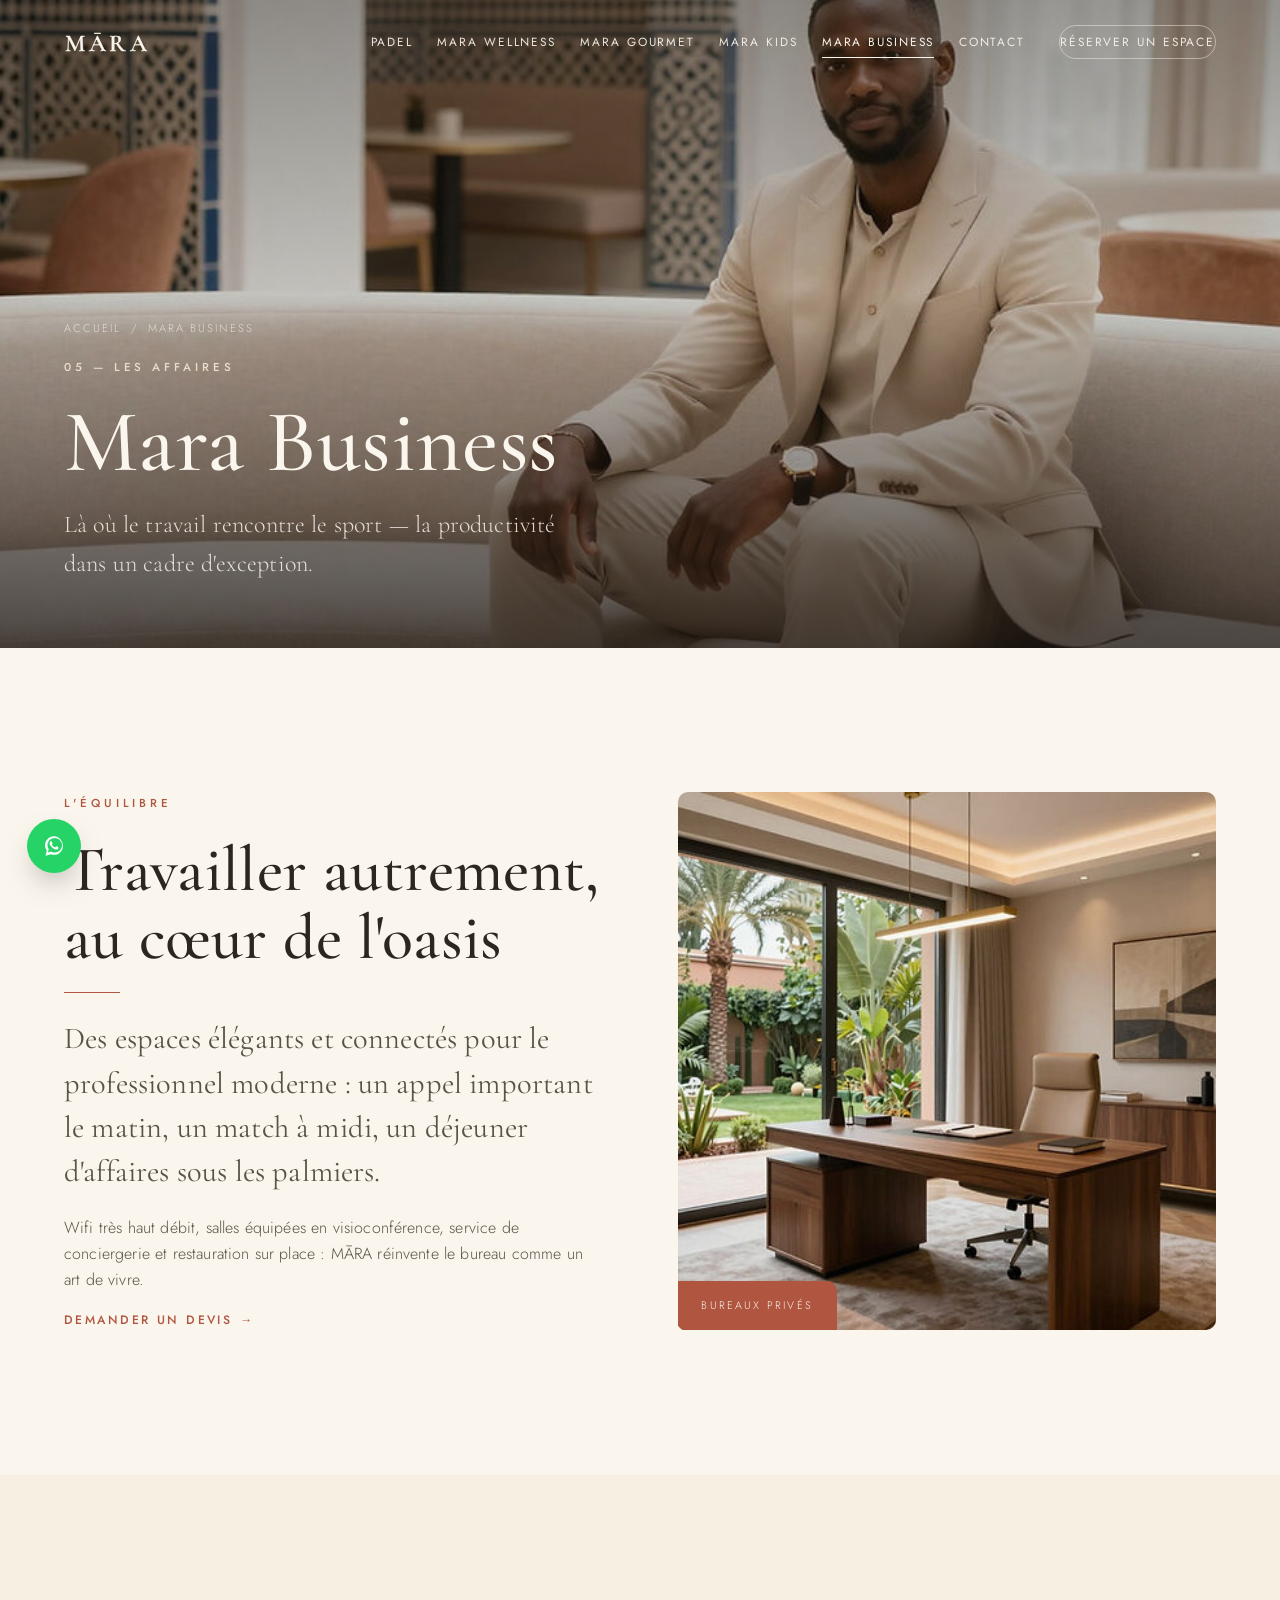
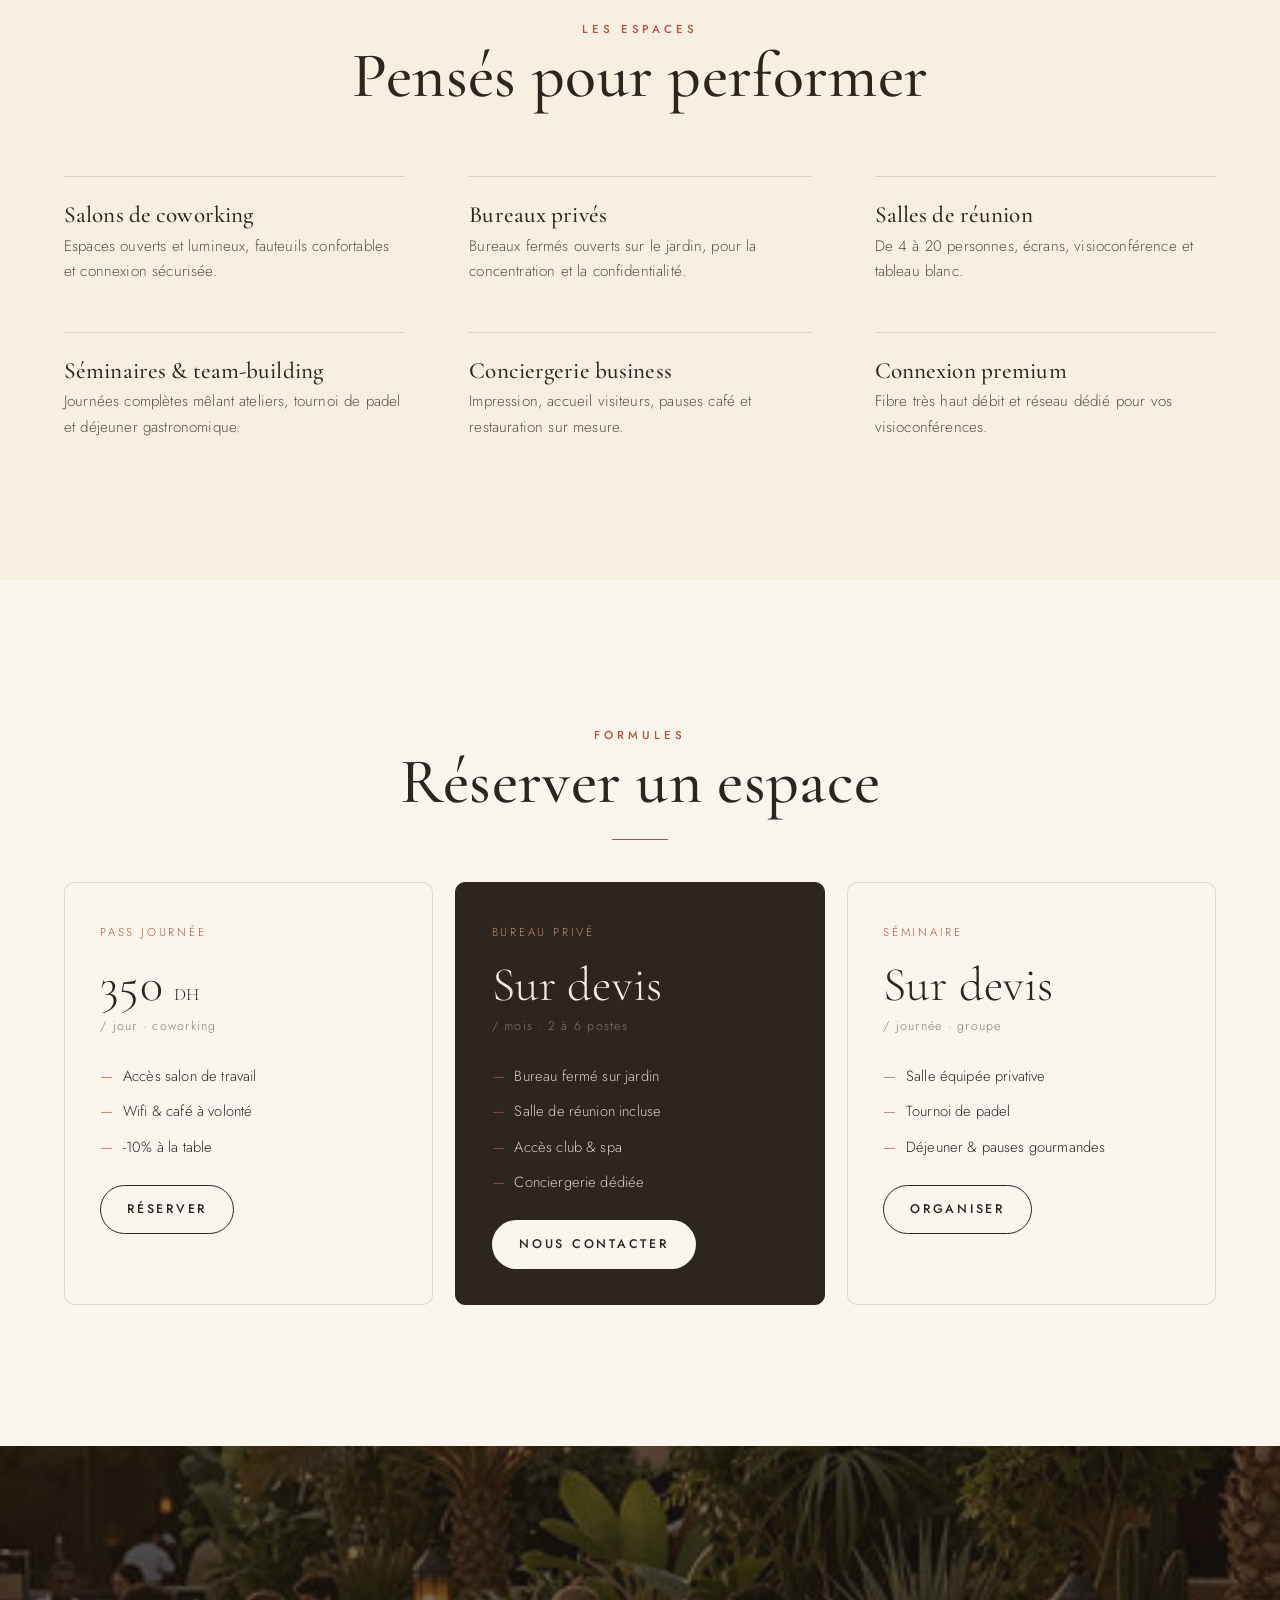
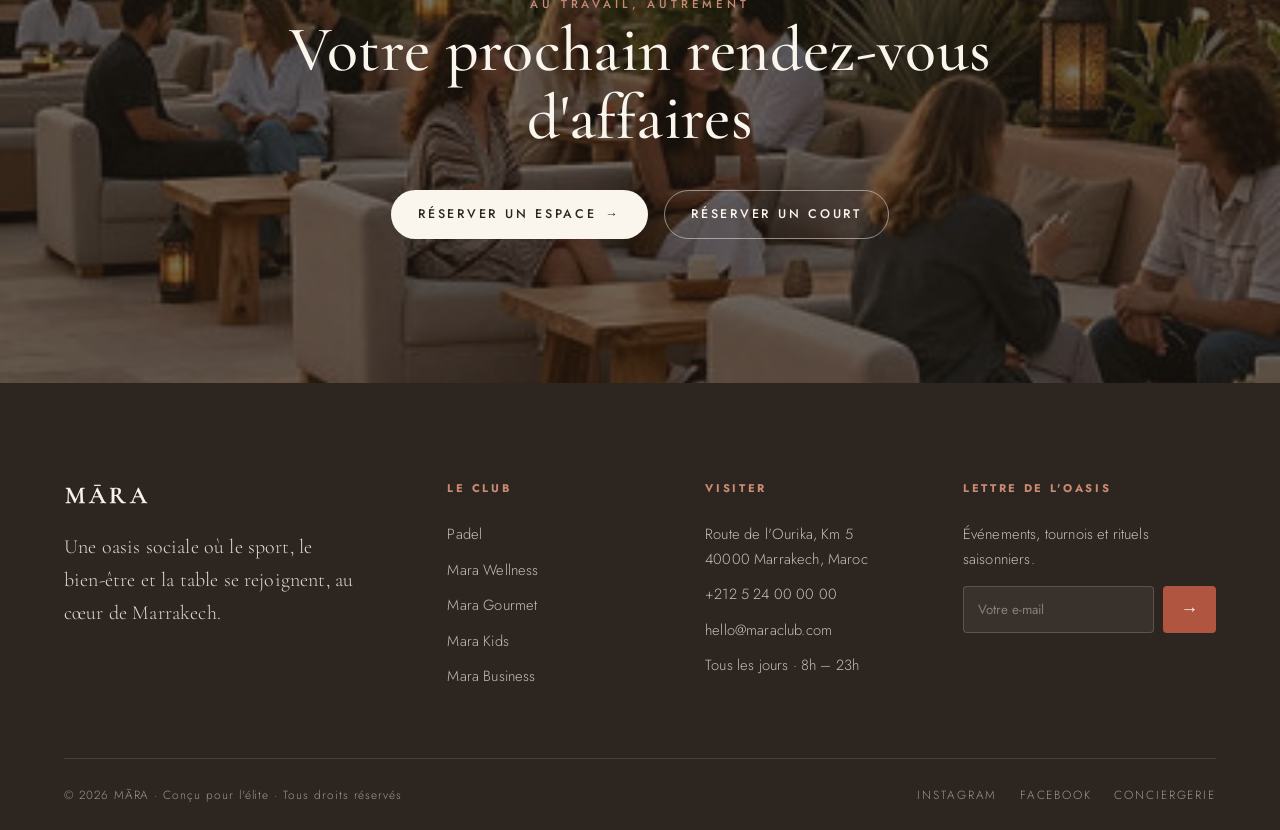
==== commit 12d4527d: "Add WhatsApp + back-to-top buttons; fix mobile menu and contact map - Add floating WhatsApp (bottom-" ====
--- a/site/business.html
+++ b/site/business.html
@@ -138,6 +138,13 @@
     </div>
   </footer>
 
+  <!-- Floating actions -->
+  <a class="fab fab--whatsapp" href="https://wa.me/212524000000?text=Bonjour%20MARA%2C%20je%20souhaite%20des%20informations." target="_blank" rel="noopener" aria-label="Contacter MARA sur WhatsApp">
+    <svg viewBox="0 0 32 32" fill="currentColor" aria-hidden="true"><path d="M16.04 4C9.96 4 5 8.95 5 15.02c0 2.4.78 4.62 2.1 6.43L5.6 28l6.7-1.76a11.02 11.02 0 0 0 3.73.65h.01C22.12 26.89 27 21.94 27 15.87 27 9.8 22.04 4 16.04 4Zm0 19.9h-.01c-1.18 0-2.34-.32-3.35-.92l-.24-.14-3.98 1.04 1.06-3.88-.16-.25a8.86 8.86 0 0 1-1.36-4.71c0-4.9 4-8.88 8.92-8.88 2.38 0 4.62.93 6.3 2.61a8.83 8.83 0 0 1 2.61 6.28c0 4.9-4 8.85-8.93 8.85Zm4.9-6.63c-.27-.13-1.59-.78-1.83-.87-.25-.09-.43-.13-.61.14-.18.27-.7.86-.86 1.04-.16.18-.32.2-.59.07-.27-.14-1.13-.42-2.16-1.33-.8-.71-1.34-1.59-1.5-1.86-.16-.27-.02-.42.12-.55.12-.12.27-.32.4-.48.14-.16.18-.27.27-.45.09-.18.05-.34-.02-.48-.07-.14-.61-1.47-.84-2.01-.22-.53-.44-.46-.61-.46l-.52-.01c-.18 0-.48.07-.73.34-.25.27-.96.94-.96 2.29s.98 2.65 1.12 2.83c.14.18 1.93 2.95 4.68 4.13.65.28 1.16.45 1.56.58.65.21 1.25.18 1.72.11.52-.08 1.59-.65 1.81-1.28.22-.63.22-1.17.16-1.28-.07-.11-.25-.18-.52-.31Z"/></svg>
+  </a>
+  <button class="fab fab--top" type="button" aria-label="Revenir en haut">
+    <svg viewBox="0 0 24 24" fill="none" stroke="currentColor" stroke-width="2" stroke-linecap="round" stroke-linejoin="round" aria-hidden="true"><path d="M12 19V5M5 12l7-7 7 7"/></svg>
+  </button>
   <script src="assets/js/main.js"></script>
 </body>
 </html>
--- a/site/assets/css/style.css
+++ b/site/assets/css/style.css
@@ -441,7 +441,7 @@
 .form-grid { display: grid; grid-template-columns: 1fr 1fr; gap: 1.1rem; }
 .form-grid .full { grid-column: 1 / -1; }
 .form-note { font-size: 0.8rem; color: var(--muted); margin-top: 1rem; }
-.map-embed { width: 100%; min-height: 320px; height: 100%; border: 0; border-radius: var(--radius-lg); filter: grayscale(0.3) sepia(0.12); }
+.map-embed { display: block; width: 100%; height: 340px; border: 0; border-radius: var(--radius-lg); filter: grayscale(0.3) sepia(0.12); }
 
 /* =========================================================
    CTA band
@@ -501,28 +501,72 @@
 .step p { font-size: 0.92rem; }
 
 /* =========================================================
+   Floating actions (WhatsApp + back-to-top)
+   ========================================================= */
+.fab {
+  position: fixed; bottom: clamp(1rem, 2.5vw, 1.7rem); z-index: 95;
+  width: 54px; height: 54px; border-radius: 50%;
+  display: inline-flex; align-items: center; justify-content: center;
+  box-shadow: 0 14px 30px -12px rgba(44, 37, 32, 0.5);
+  transition: transform 0.4s var(--ease), background 0.4s var(--ease), box-shadow 0.4s var(--ease), opacity 0.4s var(--ease), visibility 0.4s;
+}
+.fab svg { width: 26px; height: 26px; display: block; }
+.fab:hover { transform: translateY(-3px) scale(1.04); box-shadow: 0 18px 36px -12px rgba(44, 37, 32, 0.55); }
+.fab:focus-visible { outline: 2px solid var(--clay); outline-offset: 3px; }
+
+.fab--whatsapp { left: clamp(1rem, 2.5vw, 1.7rem); background: #25d366; color: #fff; }
+.fab--whatsapp:hover { background: #1ebe5b; }
+
+.fab--top {
+  right: clamp(1rem, 2.5vw, 1.7rem); background: var(--clay); color: var(--paper); border: none; cursor: pointer;
+  opacity: 0; visibility: hidden; transform: translateY(16px);
+}
+.fab--top.show { opacity: 1; visibility: visible; transform: none; }
+.fab--top:hover { background: var(--clay-deep); }
+
+@media (max-width: 560px) {
+  .fab { width: 50px; height: 50px; }
+  .fab svg { width: 24px; height: 24px; }
+}
+
+/* =========================================================
    Responsive
    ========================================================= */
 @media (max-width: 1024px) {
   :root { --nav-h: 70px; }
-  .nav-toggle { display: block; }
-
-  /* legibility scrim so the logo + burger read over any hero */
+
+  /* burger becomes a circular button with an always-legible chip over any hero */
+  .nav-toggle {
+    display: block; width: 44px; height: 44px; border-radius: 50%;
+    background: rgba(24, 19, 15, 0.42); -webkit-backdrop-filter: blur(5px); backdrop-filter: blur(5px);
+    transition: background 0.4s var(--ease);
+  }
+  .nav-toggle span { left: 50%; width: 22px; margin-left: -11px; }
+  .nav-toggle span:nth-child(1) { top: 15px; }
+  .nav-toggle span:nth-child(3) { top: auto; bottom: 15px; }
+  .is-solid .nav-toggle,
+  body.menu-open .nav-toggle { background: transparent; -webkit-backdrop-filter: none; backdrop-filter: none; }
+
+  /* legibility scrim so the logo reads over any hero */
   .site-header:not(.is-solid)::before {
     content: ""; position: absolute; left: 0; top: 0; right: 0; height: 130px; z-index: -1;
     pointer-events: none;
-    background: linear-gradient(to bottom, rgba(28,22,18,0.55), rgba(28,22,18,0));
+    background: linear-gradient(to bottom, rgba(28,22,18,0.45), rgba(28,22,18,0));
   }
   body.menu-open .site-header::before { display: none; }
 
   .nav {
     position: fixed; inset: 0; z-index: 105;
-    flex-direction: column; justify-content: center; gap: 1.6rem;
-    background: var(--paper); padding: 6rem var(--gutter) 3rem;
-    transform: translateX(100%); transition: transform 0.6s var(--ease); opacity: 0;
-    overflow-y: auto;
+    flex-direction: column; justify-content: center; gap: 1.7rem;
+    background: var(--paper); padding: 6rem var(--gutter) 4rem;
+    opacity: 0; visibility: hidden; pointer-events: none; transform: translateY(-12px);
+    transition: opacity 0.45s var(--ease), transform 0.55s var(--ease), visibility 0s linear 0.45s;
+    overflow-y: auto; overscroll-behavior: contain;
   }
-  body.menu-open .nav { transform: none; opacity: 1; }
+  body.menu-open .nav {
+    opacity: 1; visibility: visible; pointer-events: auto; transform: none;
+    transition: opacity 0.45s var(--ease), transform 0.55s var(--ease), visibility 0s;
+  }
   .nav a { color: var(--ink) !important; font-size: 1.6rem; font-family: var(--serif); letter-spacing: 0.02em; text-transform: none; opacity: 1; }
   .nav a::after { display: none; }
   .nav a[aria-current="page"] { color: var(--clay) !important; }
@@ -532,6 +576,17 @@
   /* keep logo + burger above the open overlay, and make them legible on the cream panel */
   body.menu-open .brand { color: var(--ink); position: relative; z-index: 106; }
   body.menu-open { overflow: hidden; }
+
+  /* CRITICAL: a backdrop-filter on the solid header turns it into the containing
+     block for its position:fixed child (.nav), which breaks the full-screen menu
+     once the page is scrolled. Disable it while the menu is open so the overlay
+     stays anchored to the viewport. */
+  body.menu-open .site-header,
+  body.menu-open .site-header.is-solid,
+  body.menu-open .site-header.force-solid {
+    background: transparent; box-shadow: none;
+    -webkit-backdrop-filter: none; backdrop-filter: none;
+  }
 
   .split { grid-template-columns: 1fr; }
   .split--reverse .split__media { order: 0; }
@@ -554,4 +609,5 @@
   .booking__grid { grid-template-columns: 1fr; }
   .hero__actions { flex-direction: column; align-items: stretch; }
   .hero__actions .btn { justify-content: center; }
-}
+  .map-embed { height: 260px; }
+}
